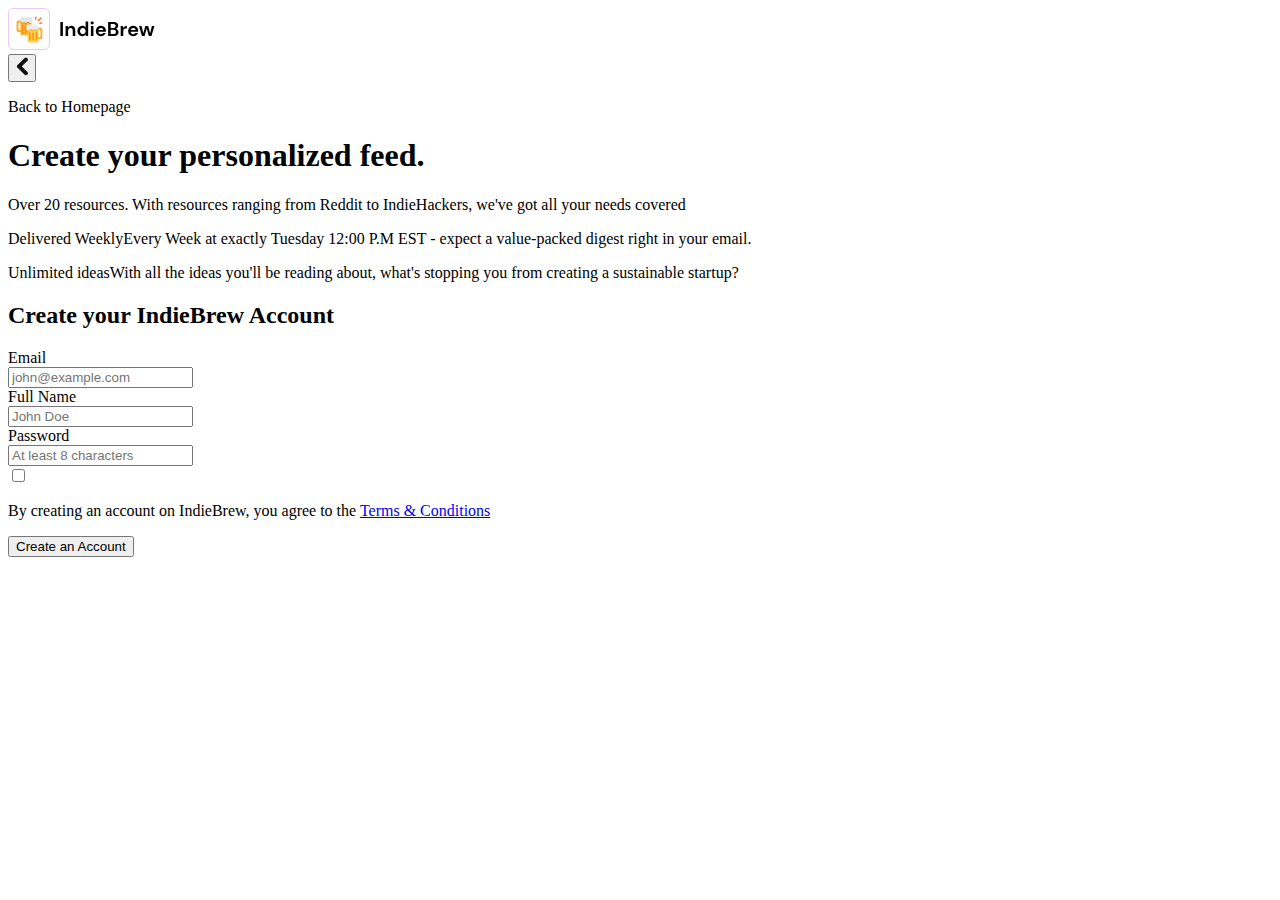
==== sign-up.html @ e850e077 "sign-up structure" ====
<!DOCTYPE html>
<html lang="en">
<head>
    <meta charset="UTF-8">
    <meta http-equiv="X-UA-Compatible" content="IE=edge">
    <meta name="viewport" content="width=device-width, initial-scale=1.0">
    <title>Sign up | IndieBrew</title>
</head>
<body>
    <header>
        <img src="Assets/Logo.svg" alt="logo">
        <div>
            <button type="button" onclick="location.href='index.html'" ><img src="Assets/Back Arrow.svg" alt="back-arrow"></button>
            <p>Back to Homepage</p>
        </div>
    </header>

    <section>
        <div>
            <h1>Create your personalized feed.</h1>
            <div>
                <p><span>Over 20 resources</span>. With resources ranging from Reddit to IndieHackers, we've got all your needs covered</p>                
            </div>
            <div>
                <p><span>Delivered Weekly</span>Every Week at exactly Tuesday 12:00 P.M EST - expect a value-packed digest right in your email.</p>
            </div>
            <div>
                <p><span>Unlimited ideas</span>With all the ideas you'll be reading about, what's stopping you from creating a sustainable startup?</p>
            </div>
        </div>
        <div>
            <h2>Create your IndieBrew Account</h2>
            <form action="">
                <label>Email</label> </br>
                <input type="email" placeholder="john@example.com" required> </br>
                <label>Full Name</label> </br>
                <input type="text" placeholder="John Doe" required> </br>
                <label>Password</label> </br>
                <input type="password" placeholder="At least 8 characters" required>
            </form>
            <input type="checkbox">
            <p>By creating an account on IndieBrew, you agree to the <a href="#">Terms & Conditions</a></p>
            <button type="button">Create an Account</button>
        </div>
    </section>
</body>
</html>
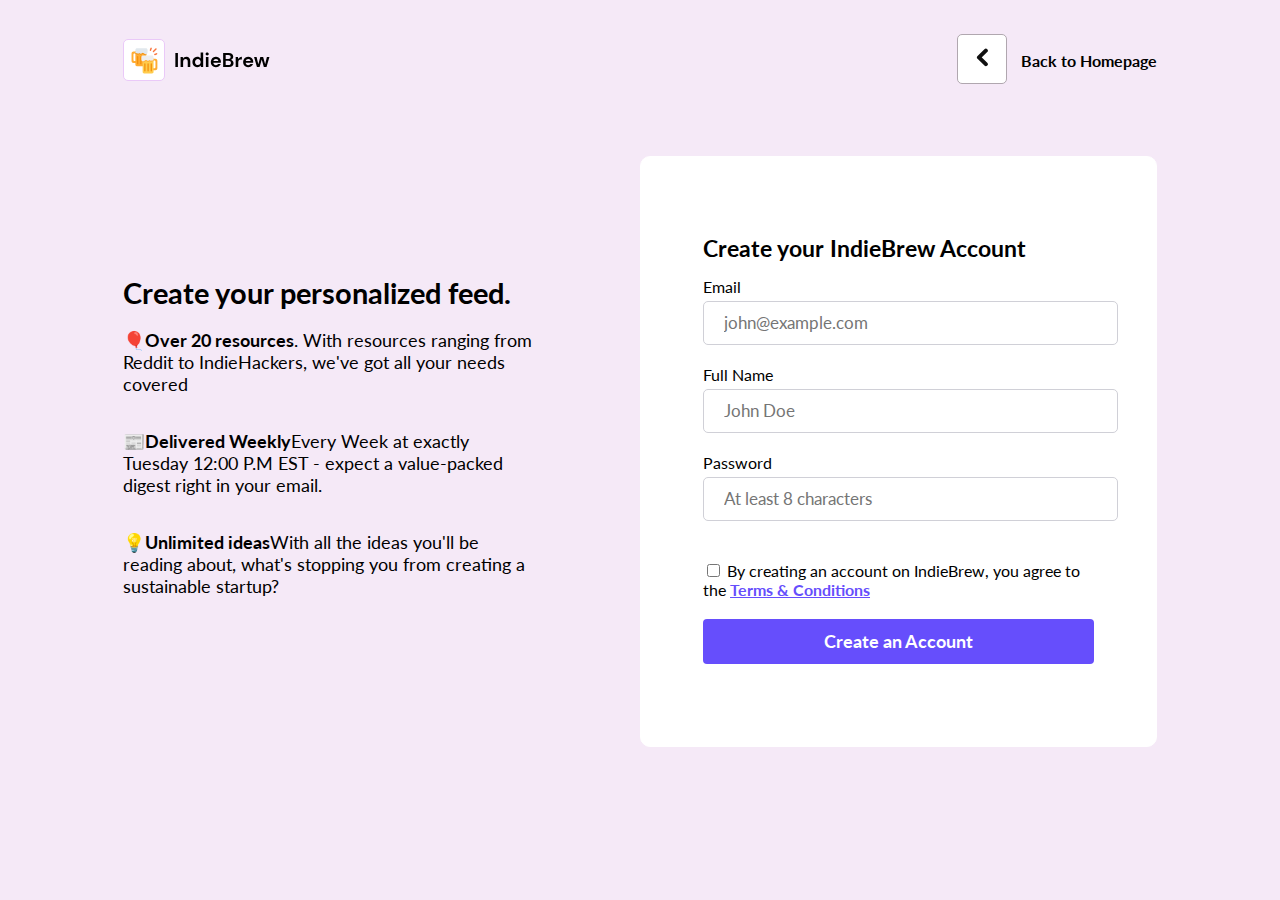
==== commit 38dd8943: "html-css improved" ====
--- a/sign-up.html
+++ b/sign-up.html
@@ -4,42 +4,47 @@
     <meta charset="UTF-8">
     <meta http-equiv="X-UA-Compatible" content="IE=edge">
     <meta name="viewport" content="width=device-width, initial-scale=1.0">
+    <link rel="stylesheet" href="sign-up.css">
     <title>Sign up | IndieBrew</title>
 </head>
 <body>
     <header>
-        <img src="Assets/Logo.svg" alt="logo">
-        <div>
-            <button type="button" onclick="location.href='index.html'" ><img src="Assets/Back Arrow.svg" alt="back-arrow"></button>
-            <p>Back to Homepage</p>
-        </div>
+        <nav>
+            <img src="Assets/Logo.svg" alt="logo">
+            <div>
+                <button type="button" onclick="location.href='index.html'" ><img src="Assets/Back Arrow.svg" alt="back-arrow"></button>
+                <p>Back to Homepage</p>
+            </div>
+        </nav>
     </header>
 
     <section>
-        <div>
+        <div class="sign-up-text">
             <h1>Create your personalized feed.</h1>
-            <div>
-                <p><span>Over 20 resources</span>. With resources ranging from Reddit to IndieHackers, we've got all your needs covered</p>                
+            <div class="info">
+                <p><span>&#127880;Over 20 resources</span>. With resources ranging from Reddit to IndieHackers, we've got all your needs covered</p>                
             </div>
-            <div>
-                <p><span>Delivered Weekly</span>Every Week at exactly Tuesday 12:00 P.M EST - expect a value-packed digest right in your email.</p>
+            <div class="info">
+                <p><span>&#128240;Delivered Weekly</span>Every Week at exactly Tuesday 12:00 P.M EST - expect a value-packed digest right in your email.</p>
             </div>
-            <div>
-                <p><span>Unlimited ideas</span>With all the ideas you'll be reading about, what's stopping you from creating a sustainable startup?</p>
+            <div class="info">
+                <p><span>&#128161;Unlimited ideas</span>With all the ideas you'll be reading about, what's stopping you from creating a sustainable startup?</p>
             </div>
         </div>
-        <div>
+        <div class="create-account">
             <h2>Create your IndieBrew Account</h2>
             <form action="">
                 <label>Email</label> </br>
-                <input type="email" placeholder="john@example.com" required> </br>
+                <input class="typed-input" type="email" placeholder="john@example.com" required> </br>
                 <label>Full Name</label> </br>
-                <input type="text" placeholder="John Doe" required> </br>
+                <input class="typed-input" type="text" placeholder="John Doe" required> </br>
                 <label>Password</label> </br>
-                <input type="password" placeholder="At least 8 characters" required>
+                <input class="typed-input" type="password" placeholder="At least 8 characters" required>
             </form>
-            <input type="checkbox">
-            <p>By creating an account on IndieBrew, you agree to the <a href="#">Terms & Conditions</a></p>
+            <div class="terms-and-conditions">
+                <input type="checkbox">
+                <p>By creating an account on IndieBrew, you agree to the <a href="#">Terms & Conditions</a></p>
+            </div>
             <button type="button">Create an Account</button>
         </div>
     </section>
--- a/sign-up.css
+++ b/sign-up.css
@@ -0,0 +1,133 @@
+@import url('https://fonts.googleapis.com/css2?family=Lato:wght@300;400&display=swap');
+
+/* global */
+* {
+    font-family: 'Lato', sans-serif;
+}
+
+body {
+    padding: 2% 9%;
+    background-color: #F5E9F7;
+  }
+
+/* header section */
+nav {
+    display: flex;
+    justify-content: space-between;
+}
+
+nav button {
+    background-color: #FFFFFF;
+    width: 50px;
+    height: 50px;
+    border: 1px solid #B0A7AF;
+    border-radius: 5px;
+    margin-right: 10px;
+    cursor: pointer;
+}
+
+nav button:hover {
+  background-color: #B0A7AF;
+}
+
+nav p {
+    display: inline-block;
+    font-weight: bold;
+}
+
+/* header section ends */
+
+/* section */
+
+section {
+    display: flex;
+    margin-top: 70px;
+    justify-content: space-between;
+  }
+
+.sign-up-text {
+  margin-top: 100px;
+  width: 40%;
+}
+
+.sign-up-text h1 {
+    font-size: 29px;
+}
+
+.sign-up-text p {
+    font-size: 18px;
+}
+
+.sign-up-text span {
+    font-weight: bold;
+}
+
+.info {
+  margin-bottom: 35px;
+}
+
+.create-account {
+  width: 50%;
+  border: 1px solid #FFFFFF;
+  border-radius: 10px;
+  padding: 6%;
+  box-sizing: border-box;
+  background-color: #FFFFFF;
+}
+
+.create-account h2 {
+  font-size: 23px;
+  margin: 15px 0;
+}
+
+form {
+  margin-bottom: 20px;
+}
+form p {
+  margin-bottom: 0;
+  font-weight: bold;
+  font-size: 16px;
+}
+
+.typed-input {
+  font-size: 17px;
+  height: 40px;
+  width: 100%;
+  padding-left: 20px;
+  margin: 5px 0 20px 0;
+  border-radius: 5px;
+  border: 1px solid rgb(208, 208, 215);
+}
+
+.terms-and-conditions p {
+  display: inline;
+}
+
+.terms-and-conditions a  {
+  font-weight: bold;
+  color: #664efc;
+  text-decoration: underline;
+}
+
+.create-account button {
+  display: block;
+  width: 100%;
+  margin: 20px 0;
+  font-size: 18px;
+  height: 45px;
+  border-radius: 4px;
+  font-weight: bold;
+  background-color: #664efc;
+  color: #FFFFFF;
+  border: 0;
+  transition: .5s;
+  cursor: pointer;
+}
+
+.create-account button:hover {
+  background-color: transparent;
+  color: #4d13d1;
+  border: 1px solid #4d13d1;
+  transition: .5s;
+  opacity: 1 !important;
+}